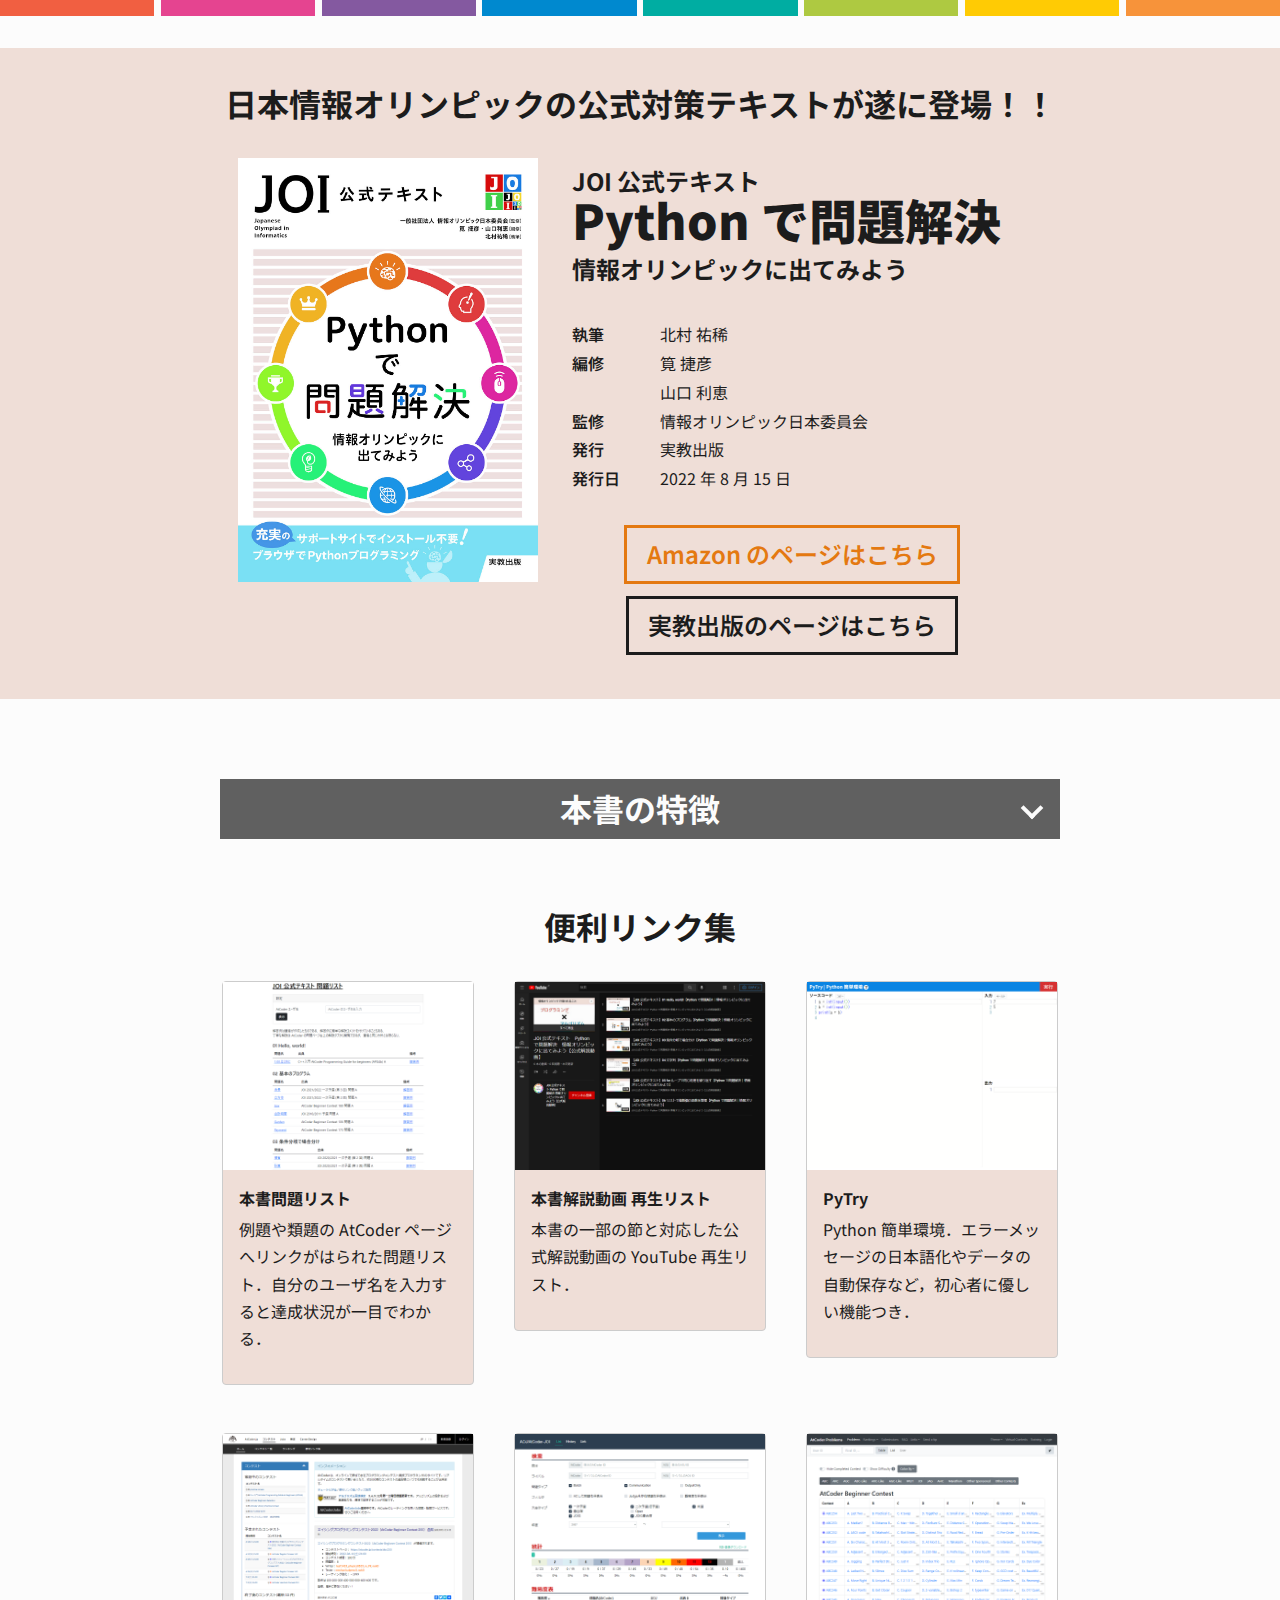
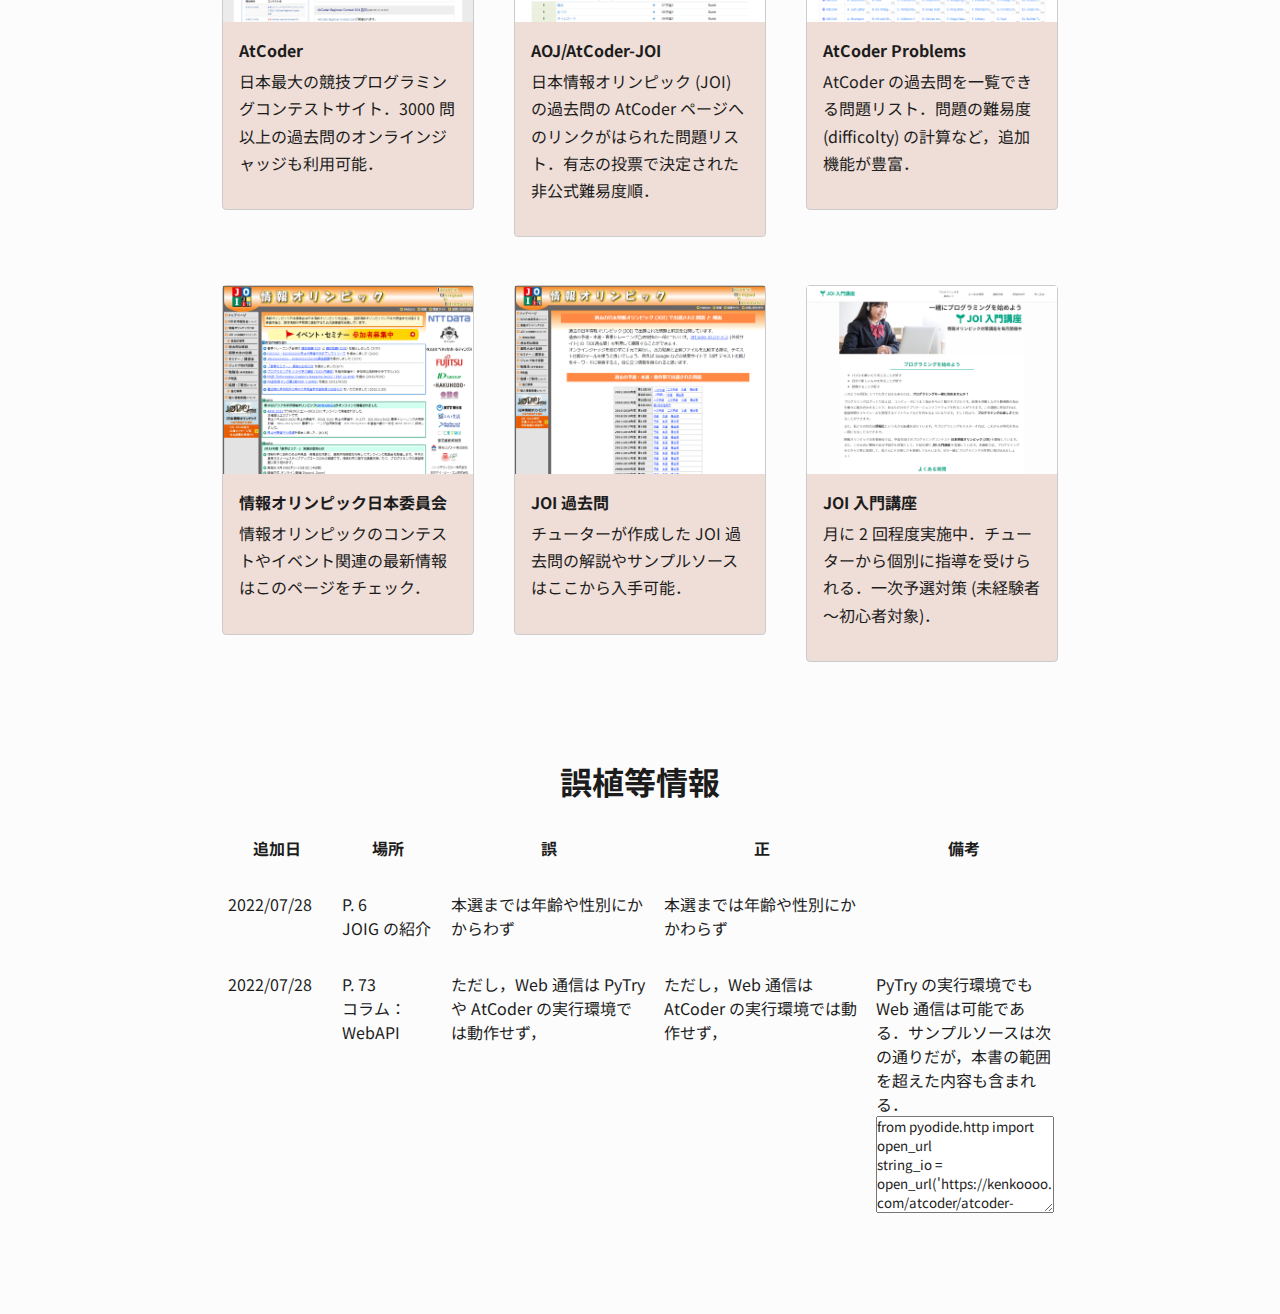
==== index.html @ 0a5005c3 "Format css" ====
<!doctype html>
<html lang="ja">

<head>
  <meta charset="utf-8">
  <meta name="viewport" content="width=device-width, initial-scale=1, shrink-to-fit=no">
  <link href="index.css" rel="stylesheet">
  <title>JOI 公式テキスト　Python で問題解決　情報オリンピックに出てみよう｜サポートページ</title>

  <meta name="description"
    content="日本情報オリンピックの公式対策テキストが遂に登場！！ Pythonプログラミングからアルゴリズムまでを扱う一冊．未経験から本選進出までの道筋を提示．豊富なサンプルソース．過去問の自動採点システム対応．">

  <meta property="og:url" content="https://pro-ktmr.github.io/joi-text/" />
  <meta property="og:type" content="article" />
  <meta property="og:title" content="JOI 公式テキスト　Python で問題解決　情報オリンピックに出てみよう" />
  <meta property="og:description"
    content="日本情報オリンピックの公式対策テキストが遂に登場！！ Pythonプログラミングからアルゴリズムまでを扱う一冊．未経験から本選進出までの道筋を提示．豊富なサンプルソース．過去問の自動採点システム対応．" />
  <meta property="og:image" content="https://pro-ktmr.github.io/joi-text/img/ogp.jpg" />
  <meta property="og:site_name" content="JOI 公式テキスト　Python で問題解決　情報オリンピックに出てみよう" />
  <meta name="twitter:card" content="summary" />
  <meta name="twitter:title" content="JOI 公式テキスト　Python で問題解決　情報オリンピックに出てみよう" />

  <!-- Global site tag (gtag.js) - Google Analytics -->
  <script async src="https://www.googletagmanager.com/gtag/js?id=G-0YCEGH6ERT"></script>
  <script>
    window.dataLayer = window.dataLayer || [];
    function gtag() { dataLayer.push(arguments); }
    gtag('js', new Date());
    gtag('config', 'G-0YCEGH6ERT');
  </script>
</head>

<body>
  <div class="colorful">
    <span style="background-color: #F15F41; margin-left: 0;"></span>
    <span style="background-color: #E54490;"></span>
    <span style="background-color: #8459A0;"></span>
    <span style="background-color: #0089CF;"></span>
    <span style="background-color: #00ADA2;"></span>
    <span style="background-color: #AEC941;"></span>
    <span style="background-color: #FFCB04;"></span>
    <span style="background-color: #F7933A; margin-right: 0;"></span>
  </div>
  <div class="top">
    <h2 class="book-copy">
      <span class="no-break">日本情報オリンピックの</span><span class="no-break">公式対策テキストが</span><span
        class="no-break">遂に登場！！</span>
    </h2>
    <div class="book">
      <div class="book-cover">
        <img src="img/cover.jpg" alt="JOI 公式テキスト　Python で問題解決　情報オリンピックに出てみよう　表紙" style="filter: saturate(80%);">
      </div>
      <div class="book-details">
        <h1>
          <span style="font-size: x-large;"><span class="no-break">JOI</span> <span
              class="no-break">公式テキスト</span></span><br />
          <span style="font-size: xxx-large; font-weight: 900;"><span class="no-break">Python で</span><span
              class="no-break">問題解決</span></span><br />
          <span style="font-size: x-large;"><span class="no-break">情報オリンピックに</span><span
              class="no-break">出てみよう</span></span><br />
        </h1>
        <dl>
          <dt>執筆</dt>
          <dd>北村 祐稀</dd>
          <dt>編修</dt>
          <dd>筧 捷彦 <br /> 山口 利恵</dd>
          <dt>監修</dt>
          <dd>情報オリンピック日本委員会</dd>
          <dt>発行</dt>
          <dd>実教出版</dd>
          <dt>発行日</dt>
          <dd>2022 年 8 月 15 日</dd>
        </dl>
        <a class="button amazon" href="https://amzn.to/3OlwBNF" target="_blank">
          Amazon のページはこちら
        </a>
        <a class="button" href="https://www.jikkyo.co.jp/book/detail/22510044" target="_blank">
          実教出版のページはこちら
        </a>
      </div>
    </div>
  </div>

  <div class="container accordion">
    <input id="accordion1" type="checkbox" class="toggle">
    <label class="title" for="accordion1">
      <h2>本書の特徴</h2>
    </label>
    <div class="content">
      <div class="inner">

        <div class="features">

          <h3 style="color: #E54490;">未経験から JOI 本選進出まで！</h3>
          <p>
            <em>プログラミングとは何か</em>から説明
          </p>
          <p>
            高難易度の問題を解くための<em>アルゴリズム (問題解決の手法)</em> も解説</p>
          <p>
            一冊で未経験から JOI 本選進出レベルまでを幅広く対策可能
          </p>

          <h3 style="color: #8459A0;">人気の Python を採用！</h3>
          <p>
            高等学校「情報Ⅰ」で使用されていることも多い <em>Python の文法をゼロから解説</em></p>
          <p>
            後半のアルゴリズムのサンプルソースもすべて Python</p>
          <p>
            つまり，<em>情報Ⅰの授業の延長線上で挑戦可能</em>
          </p>

          <h3 style="color: #0089CF;">豊富なサンプルソースを掲載！</h3>
          <p>
            構文だけ勉強してもプログラムはなかなか書けるようにならない</p>
          <p>
            だから，英文のイディオムに相当する<em>プログラミングの「表現」を数多く掲載</em></p>
          <p>
            それを真似していくことで<em>自力でプログラムが書けるように</em>
          </p>

          <h3 style="color: #00ADA2;">オンラインジャッジに完全対応！</h3>
          <p>
            全 121 問の例題・類題が<em>オンラインジャッジ</em>に対応</p>
          <p>
            インターネット上でソースコードを提出すると，数秒で<em>自動採点</em></p>
          <p>
            過去問を解いて自分の理解度を確かめながら学習可能
          </p>

          <h3 style="color: #AEC941;">難解なアルゴリズムを丁寧に図解！</h3>
          <p>
            ほぼすべてのアルゴリズムで解説に<em>図解</em>を活用</p>
          <p>
            アルゴリズムの原理がわかる</p>
          <p>
            <em>アルゴリズムを自分で設計できる</em>
          </p>

          <h3 style="color: #FFCB04;">情報オリンピックの傾向を反映！</h3>
          <p>
            筆者は<em>日本代表も務めた元トップ選手</em></p>
          <p>
            JOI の近年の出題傾向を押さえて差がつく分野を集中対策</p>
          <p>
            競技への取り組み方などの経験談も掲載
          </p>

          <h3 style="color: #F7933A;">正確さもわかりやすさも妥協しない！</h3>
          <p>
            <em>国際情報オリンピックのメダリストなど総勢 9 名</em>が内容を検証
          </p>
          <p>
            それに加えて<em>本書を実際に使った高校生からの指摘</em>も反映</p>
          <p>
            安心して手に取れる一冊
          </p>

        </div>

        <div class="toc">
          <h3><span>目次</span></h3>
          <h4>第 1 章 一次予選攻略 Python 入門編</h4>
          <ol>
            <li>Hello, world!</li>
            <li>基本のプログラム</li>
            <li>条件分岐で場合分け</li>
            <li>文字列</li>
            <li>for ループで同じ処理を繰り返す</li>
            <li>リストで複数個の変数を管理</li>
          </ol>
          <h4>第 2 章 一次予選攻略 過去問研究編</h4>
          <ol>
            <li>一次予選にバーチャル参加してみよう</li>
          </ol>
          <h4>第 3 章 二次予選攻略 Python 発展編</h4>
          <ol>
            <li>while ループで複雑な繰り返し条件を扱う</li>
            <li>多重ループ</li>
            <li>多次元リスト</li>
            <li>組み込み関数：よく使う表現をスッキリ書く</li>
            <li>ソート関数で並び替え</li>
            <li>関数の定義：関数を自作してみよう</li>
            <li>再帰関数</li>
            <li>抽象データ型：データと操作をまとめる</li>
            <li>ビット演算：「有る」と「無い」の世界</li>
            <li>その他の Python の機能など</li>
          </ol>
          <h4>第 4 章 二次予選攻略 アルゴリズム編</h4>
          <ol>
            <li>アルゴリズムとは</li>
            <li>ソート：目標は同じでも方法はそれぞれ</li>
            <li>全探索：候補はこれだけで十分</li>
            <li>累積和：前計算を活用して和を一瞬で求める</li>
            <li>二分探索Ⅰ：ソート済みリストから要素を探す</li>
            <li>二分探索Ⅱ：判定問題に変換して答えを二分探索</li>
            <li>貪欲法：最高の今を生きる，最高の未来のために</li>
            <li>動的計画法Ⅰ：前の方からコツコツと</li>
            <li>動的計画法Ⅱ：時系列 + α の状態を持つ</li>
            <li>動的計画法Ⅲ：様々なパターンにチャレンジ</li>
          </ol>
          <h4>第 5 章 二次予選攻略 グラフ編</h4>
          <ol>
            <li>グラフとは</li>
            <li>深さ優先探索：再帰関数で猪突猛進</li>
            <li>幅優先探索：キューでじわじわ</li>
            <li>ダイクストラ法：最短距離はこれで一発</li>
            <li>Union-Find：初めてのクラス作成</li>
          </ol>
          <h4>第 6 章 二次予選攻略 過去問研究編</h4>
          <ol>
            <li>二次予選攻略！ 重要問題リスト</li>
            <li>フェーン現象</li>
            <li>飴 2</li>
            <li>美術展</li>
            <li>ペンキの色</li>
          </ol>
        </div>

      </div>
    </div>
  </div>

  <h2>便利リンク集</h2>
  <div class="cards">
    <a href="list.html" target="_blank" class="card">
      <div class="card-img">
        <img src="img/list.png" alt="本書問題リストのスクリーンショット">
      </div>
      <div class="card-title">
        本書問題リスト
      </div>
      <div class="card-body">
        例題や類題の AtCoder ページへリンクがはられた問題リスト．自分のユーザ名を入力すると達成状況が一目でわかる．
      </div>
    </a>
    <a href="https://www.youtube.com/playlist?list=PLLGAP7yC96VH9djJcpmPz3JPplcxg9t2k" target="_blank" class="card">
      <div class="card-img">
        <img src="img/youtube.png" alt="YouTube 再生リストのスクリーンショット">
      </div>
      <div class="card-title">
        本書解説動画 再生リスト
      </div>
      <div class="card-body">
        本書の一部の節と対応した公式解説動画の YouTube 再生リスト．
      </div>
    </a>
    <a href="https://pro-ktmr.github.io/pytry/" target="_blank" class="card">
      <div class="card-img">
        <img src="img/pytry.png" alt="PyTry のスクリーンショット">
      </div>
      <div class="card-title">
        PyTry
      </div>
      <div class="card-body">
        Python 簡単環境．エラーメッセージの日本語化やデータの自動保存など，初心者に優しい機能つき．
      </div>
    </a>
    <a href="https://atcoder.jp/home" target="_blank" class="card">
      <div class="card-img">
        <img src="img/atcoder.png" alt="AtCoder のスクリーンショット">
      </div>
      <div class="card-title">
        AtCoder
      </div>
      <div class="card-body">
        日本最大の競技プログラミングコンテストサイト．3000 問以上の過去問のオンラインジャッジも利用可能．
      </div>
    </a>
    <a href="https://joi.goodbaton.com/" target="_blank" class="card">
      <div class="card-img">
        <img src="img/aoj_atcoder_joi.png" alt="AOJ/AtCoder-JOI のスクリーンショット">
      </div>
      <div class="card-title">
        AOJ/AtCoder-JOI
      </div>
      <div class="card-body">
        日本情報オリンピック (JOI) の過去問の AtCoder ページへのリンクがはられた問題リスト．有志の投票で決定された非公式難易度順．
      </div>
    </a>
    <a href="https://kenkoooo.com/atcoder/#/table/" target="_blank" class="card">
      <div class="card-img">
        <img src="img/atcoder_problems.png" alt="AtCoder Problems のスクリーンショット">
      </div>
      <div class="card-title">
        AtCoder Problems
      </div>
      <div class="card-body">
        AtCoder の過去問を一覧できる問題リスト．問題の難易度 (difficolty) の計算など，追加機能が豊富．
      </div>
    </a>
    <a href="https://www.ioi-jp.org/" target="_blank" class="card">
      <div class="card-img">
        <img src="img/jcioi.png" alt="情報オリンピック日本委員会 Web サイトのスクリーンショット">
      </div>
      <div class="card-title">
        情報オリンピック日本委員会
      </div>
      <div class="card-body">
        情報オリンピックのコンテストやイベント関連の最新情報はこのページをチェック．
      </div>
    </a>
    <a href="https://www.ioi-jp.org/problem_archive.php" target="_blank" class="card">
      <div class="card-img">
        <img src="img/past_problems.png" alt="JOI 過去問のスクリーンショット">
      </div>
      <div class="card-title">
        JOI 過去問
      </div>
      <div class="card-body">
        チューターが作成した JOI 過去問の解説やサンプルソースはここから入手可能．
      </div>
    </a>
    <a href="https://www.ioi-jp.org/intro/" target="_blank" class="card">
      <div class="card-img">
        <img src="img/intro.png" alt="JOI 入門講座のスクリーンショット">
      </div>
      <div class="card-title">
        JOI 入門講座
      </div>
      <div class="card-body">
        月に 2 回程度実施中．チューターから個別に指導を受けられる．一次予選対策 (未経験者～初心者対象)．
      </div>
    </a>
  </div>

  <h2>誤植等情報</h2>
  <div class="container overflow-scroll-x">
    <table>
      <thead>
        <tr>
          <th style="width: 100px;">追加日</th>
          <th style="width: 100px;">場所</th>
          <th style="width: 220px;">誤</th>
          <th style="width: 220px;">正</th>
          <th style="width: 200px;">備考</th>
        </tr>
      </thead>
      <tbody>
        <tr>
          <td>2022/07/28</td>
          <td>P. 6<br />JOIG の紹介</td>
          <td>本選までは年齢や性別にかからわず</td>
          <td>本選までは年齢や性別にかかわらず</td>
          <td></td>
        </tr>
        <tr>
          <td>2022/07/28</td>
          <td>P. 73<br />コラム：WebAPI</td>
          <td>ただし，Web 通信は PyTry や AtCoder の実行環境では動作せず，</td>
          <td>ただし，Web 通信は AtCoder の実行環境では動作せず，</td>
          <td>PyTry の実行環境でも Web 通信は可能である．サンプルソースは次の通りだが，本書の範囲を超えた内容も含まれる．<br /><textarea style="width: 100%;" rows="5">from pyodide.http import open_url
string_io = open_url('https://kenkoooo.com/atcoder/atcoder-api/v3/user/submissions?from_second=0&user=Pro_ktmr')
print(string_io.read())</textarea>
          </td>
        </tr>
      </tbody>
    </table>
  </div>

</body>

</html>
---- index.css ----
@import url("https://fonts.googleapis.com/css2?family=Noto+Sans+JP:wght@100;300;400;500;700;900&display=swap");
@import url("https://fonts.googleapis.com/css2?family=Bilbo+Swash+Caps&display=swap");

* {
  font-family: "Noto Sans JP", sans-serif;
  margin: 0;
  padding: 0;
  color: #1c1c1c;
}

dl {
  display: flex;
  flex-wrap: wrap;
  margin: 2em 0;
  line-height: 180%;
}

dl dt {
  width: 20%;
  font-weight: 600;
}

dl dd {
  width: 80%;
}

.overflow-scroll-x {
  display: block;
  overflow-x: scroll;
  -webkit-overflow-scrolling: touch;
}

table {
  width: 840px;
  border-spacing: 0;
}

th,
td {
  vertical-align: top;
  padding: 1em 0.5em;
}

td {
  text-align: left;
}

a.button {
  display: block;
  margin: 0 auto 0.5em auto;
  padding: 0.6em 0.8em;
  width: fit-content;
  text-align: center;
  color: #1c1c1c;
  text-decoration: none;
  font-weight: 600;
  font-size: x-large;
  line-height: 100%;
  border: 0.15em solid #1c1c1c;
}

a.button:hover {
  background-color: #1c1c1c;
  color: #fcfcfc;
}

a.button:hover span {
  color: #fcfcfc;
}

a.amazon {
  color: #e47911;
  border: 0.15em solid #e47911;
}

a.amazon:hover {
  background-color: #e47911;
}

span.no-break {
  display: inline-block;
}

h2 {
  text-align: center;
  font-size: xx-large;
  font-weight: 700;
  margin-top: 2em;
}

html {
  width: 100%;
}

body {
  width: 100%;
  background-color: #fcfcfc;
  padding-bottom: 4em;
}

.colorful {
  height: 1em;
  display: -webkit-flex;
  display: flex;
}

.colorful span {
  width: 12.5%;
  height: 100%;
  margin: 0 0.2em;
}

.top {
  text-align: center;
  margin: 2em 0 5em 0;
  padding: 2em 0;
  background-color: #efded7;
}

.top .book-copy {
  font-size: xx-large;
  font-weight: 700;
  padding: 0 1em;
  margin: 0;
}

.top .book {
  margin-top: 2em;
}

.top .book-cover {
  display: inline-block;
  width: fit-content;
}

.top .book-cover img {
  width: 300px;
  max-width: 100%;
}

.top .book-details {
  text-align: left;
  vertical-align: top;
  display: inline-block;
  padding: 0 30px;
  width: fit-content;
  max-width: 440px;
}

.top .book-details h1 {
  font-weight: 700;
  line-height: 120%;
  margin-bottom: 1em;
}

.container {
  max-width: 840px;
  margin: 1em auto;
}

.accordion .toggle {
  display: none;
}

.accordion .title h2 {
  color: #fcfcfc;
  background-color: #606060;
  padding: 0.2em 0;
  margin-top: 0;
}

.accordion .title h2 {
  cursor: pointer;
  position: relative;
}

.accordion .title h2::after {
  display: block;
  content: "";
  width: 12px;
  height: 12px;
  border-top: 4px solid #fcfcfc;
  border-right: 4px solid #fcfcfc;
  position: absolute;
  top: 50%;
  right: 20px;
  -webkit-transform: translateY(-50%) rotate(135deg);
  transform: translateY(-50%) rotate(135deg);
}

.accordion .toggle:checked + .title h2::after {
  -webkit-transform: translateY(-50%) rotate(-45deg);
  transform: translateY(-50%) rotate(-45deg);
}

.accordion .content {
  max-height: 0;
  overflow: hidden;
  border: #606060 2px solid;
  border-top: none;
  -webkit-transition: max-height 1s ease;
  transition: max-height 1s ease;
}

.accordion .toggle:checked + .title + .content {
  max-height: 5500px;
  border-top: #606060 2px solid;
  -webkit-transition: max-height 1s ease;
  transition: max-height 1s ease;
}

.accordion .content .inner {
  margin: 4em;
}

@media (max-width: 800px) {
  .accordion .content .inner {
    margin: 2em 1em;
  }
}

.features {
  counter-reset: feature-counter;
  margin-bottom: 6em;
}

.features h3:before {
  display: inline-block;
  counter-increment: feature-counter;
  content: counter(feature-counter);
  font-family: "Bilbo Swash Caps", cursive;
  font-size: 200%;
  width: 1.2em;
}

.features h3 {
  font-size: x-large;
  margin-top: 1.5em;
  margin-bottom: 1em;
  padding: 0 0.2em;
  border-bottom: 0.1em solid;
  line-height: 34px;
  width: -webkit-fit-content;
  width: fit-content;
}

.features p {
  padding: 0 1em;
  margin-bottom: 0.5em;
  font-size: large;
}

.features p em {
  font-style: normal;
  background: linear-gradient(transparent 60%, #efded7 60%);
}

.toc {
  position: relative;
  counter-reset: toc-counter;
}

.toc h3 {
  position: relative;
  font-size: x-large;
  text-align: center;
}

.toc h3:before {
  position: absolute;
  top: calc(50% - 1px);
  left: 0;
  width: 100%;
  height: 2px;
  content: "";
  background: #1c1c1c;
}

.toc h3 span {
  position: relative;
  background-color: #fcfcfc;
  padding: 0 2em;
}

.toc h4 {
  margin-top: 1em;
  margin-bottom: 0.4em;
  font-size: larger;
  border-left: #1c1c1c 0.8em solid;
  padding: 0.2em 0 0.2em 0.8em;
}

.toc ol {
  list-style-type: none;
  padding-left: 1.5em;
}

.toc ol li {
  line-height: 190%;
  margin: 0.5em 0;
}

.toc ol li:before {
  display: inline-block;
  height: 1.8em;
  width: 1.8em;
  text-align: center;
  vertical-align: top;
  counter-increment: toc-counter;
  content: counter(toc-counter, decimal-leading-zero);
  margin-right: 0.8em;
  color: #fcfcfc;
  background-color: #606060;
  border-radius: 50%;
}

.cards {
  max-width: 876px;
  margin: 2em auto;
  padding: 0 1em;
  display: flex;
  flex-wrap: wrap;
  justify-content: center;
  row-gap: 1em;
}

.card {
  max-width: 250px;
  margin: 0 20px;
  margin-bottom: 2em;
  border: 1px solid #cccccc;
  border-radius: 4px;
  color: #1c1c1c;
  text-decoration: none;
  background-color: #efded7;
  height: fit-content;
}

.card:hover {
  opacity: 0.6;
}

.card-img {
  width: 250px;
  height: 187.5px;
  background-color: #fcfcfc;
  margin-bottom: 0.6em;
}

.card-img img {
  width: 250px;
  height: 187.5px;
}

.card-title {
  font-weight: 700;
  padding: 0.4em 1em;
}

.card-body {
  padding: 0 1em;
  padding-bottom: 2em;
  line-height: 170%;
}
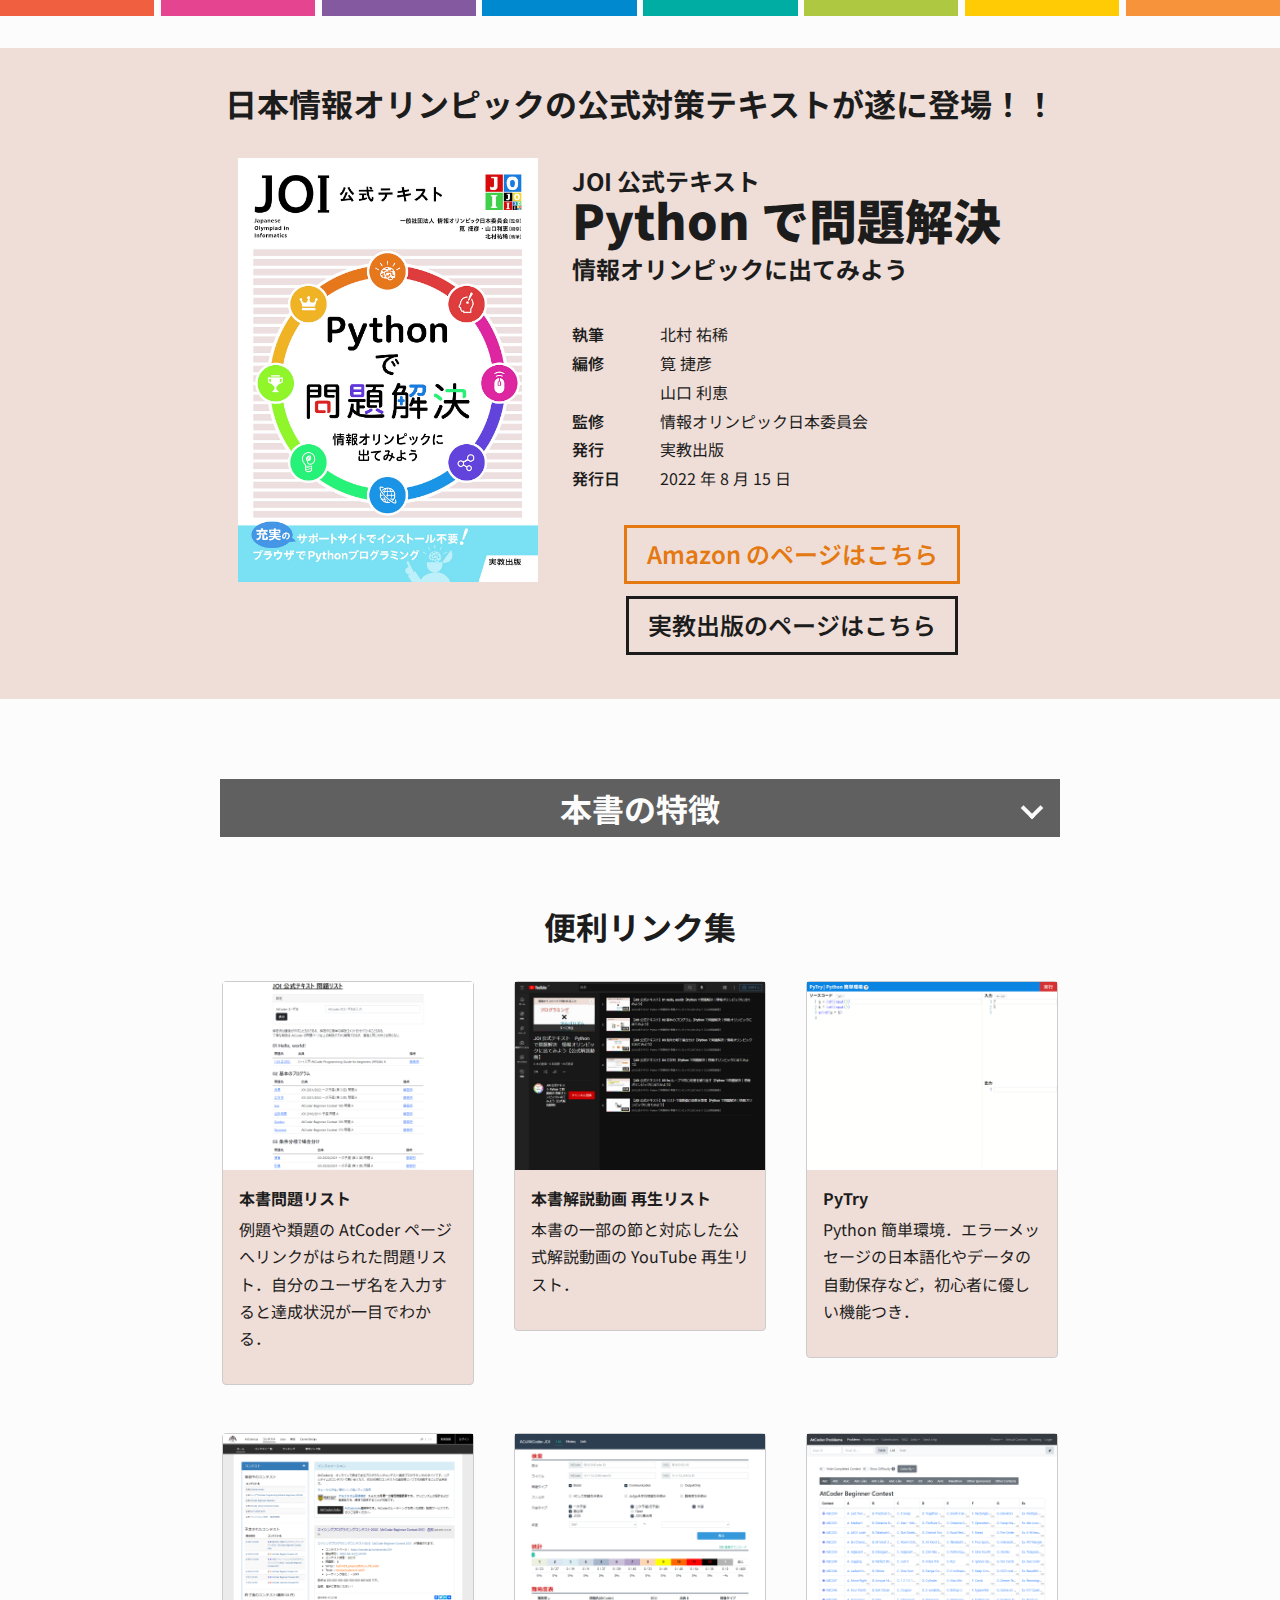
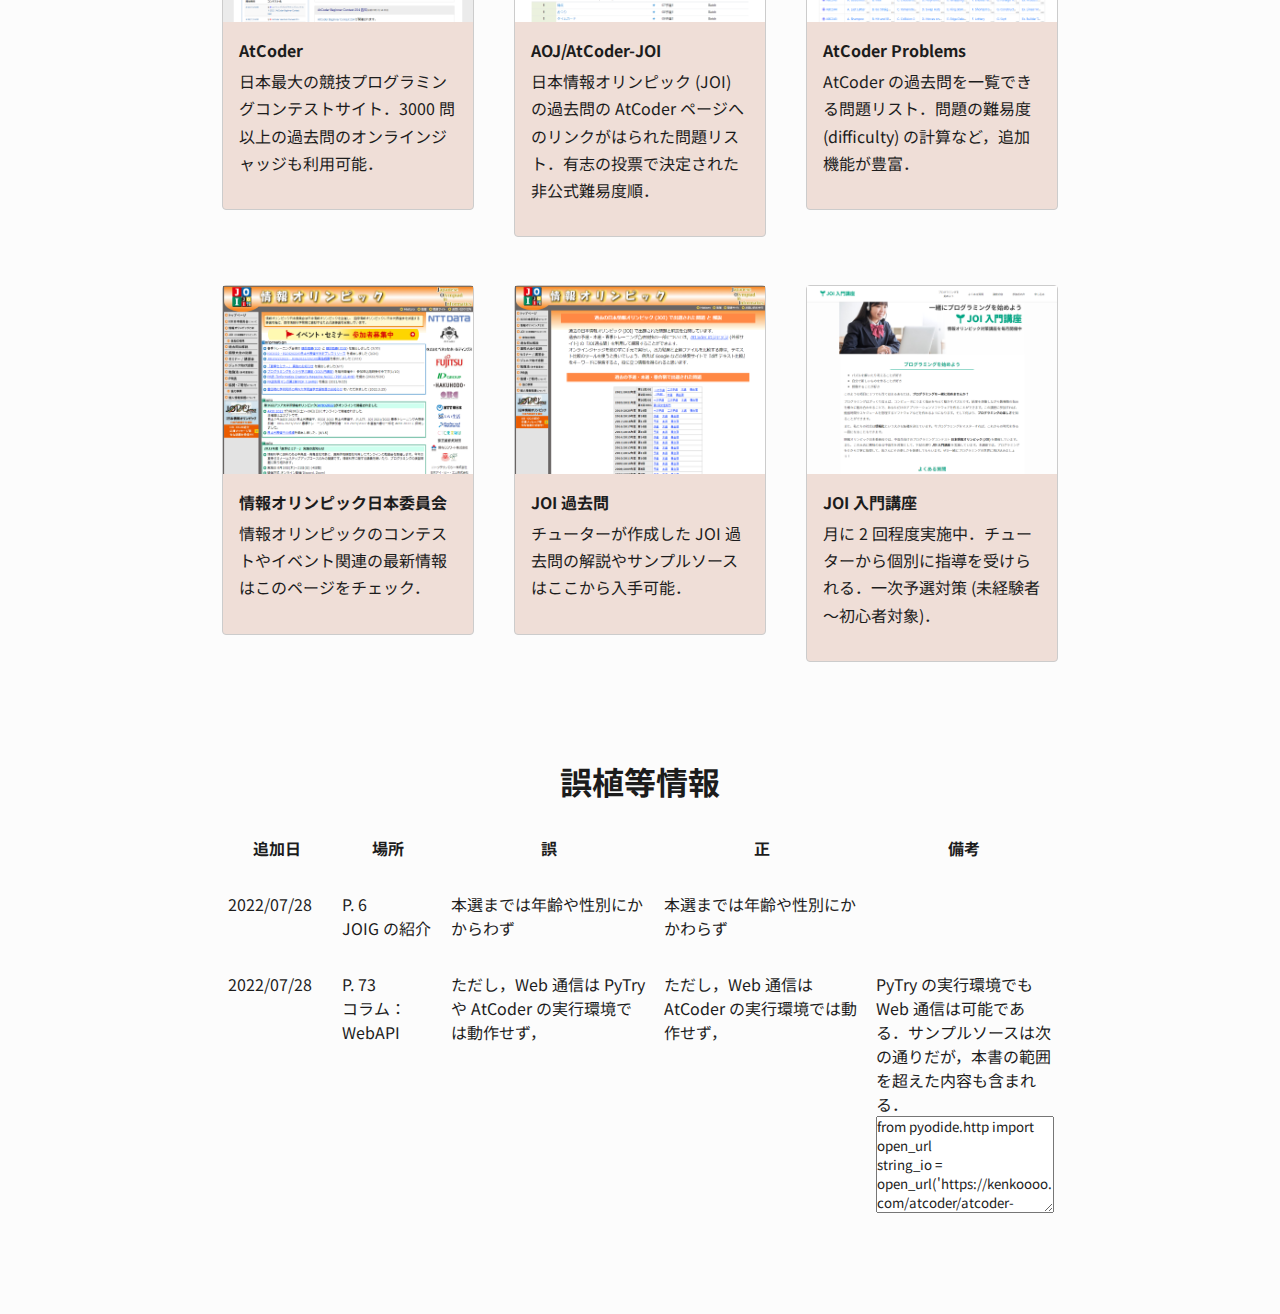
==== commit df63041f: "Fix typo" ====
--- a/index.html
+++ b/index.html
@@ -286,7 +286,7 @@
         AtCoder Problems
       </div>
       <div class="card-body">
-        AtCoder の過去問を一覧できる問題リスト．問題の難易度 (difficolty) の計算など，追加機能が豊富．
+        AtCoder の過去問を一覧できる問題リスト．問題の難易度 (difficulty) の計算など，追加機能が豊富．
       </div>
     </a>
     <a href="https://www.ioi-jp.org/" target="_blank" class="card">
--- a/index.css
+++ b/index.css
@@ -194,6 +194,8 @@
 }
 
 .accordion .content {
+  position: relative;
+  top: -2px;
   max-height: 0;
   overflow: hidden;
   border: #606060 2px solid;
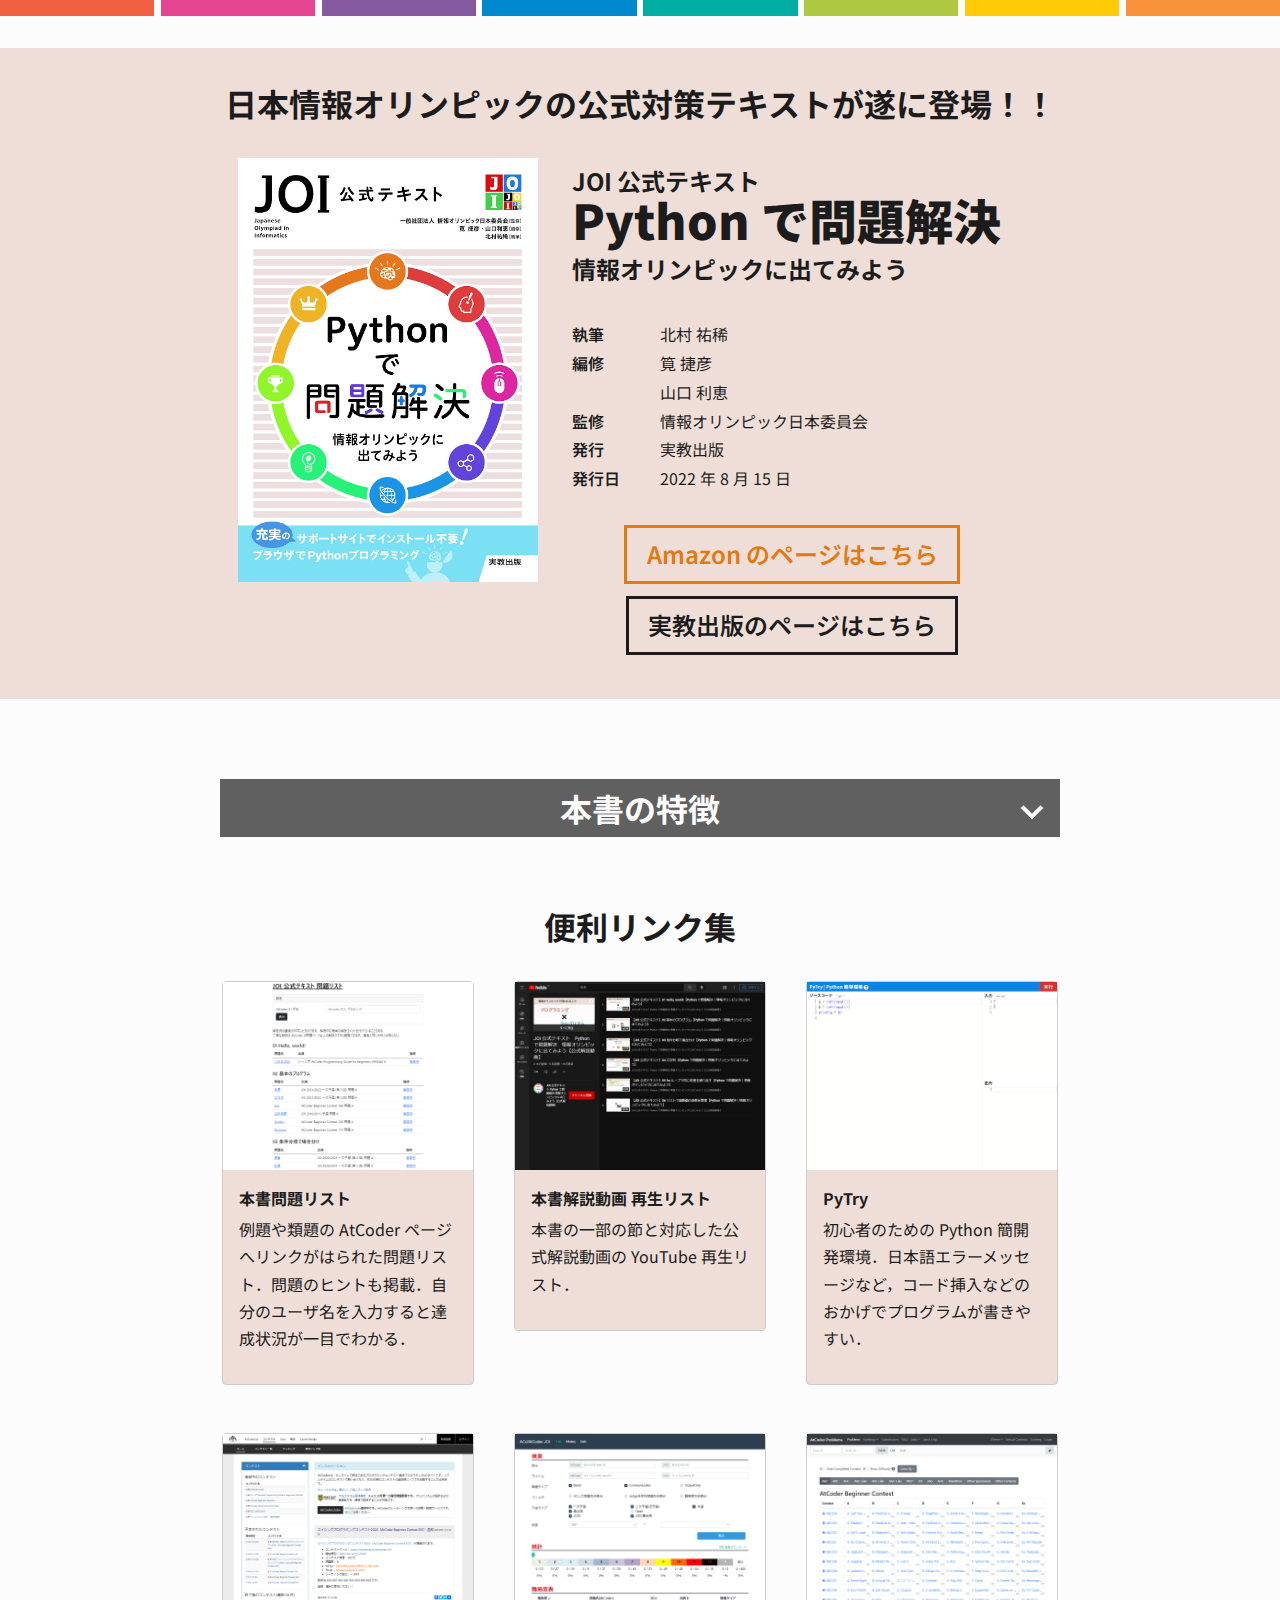
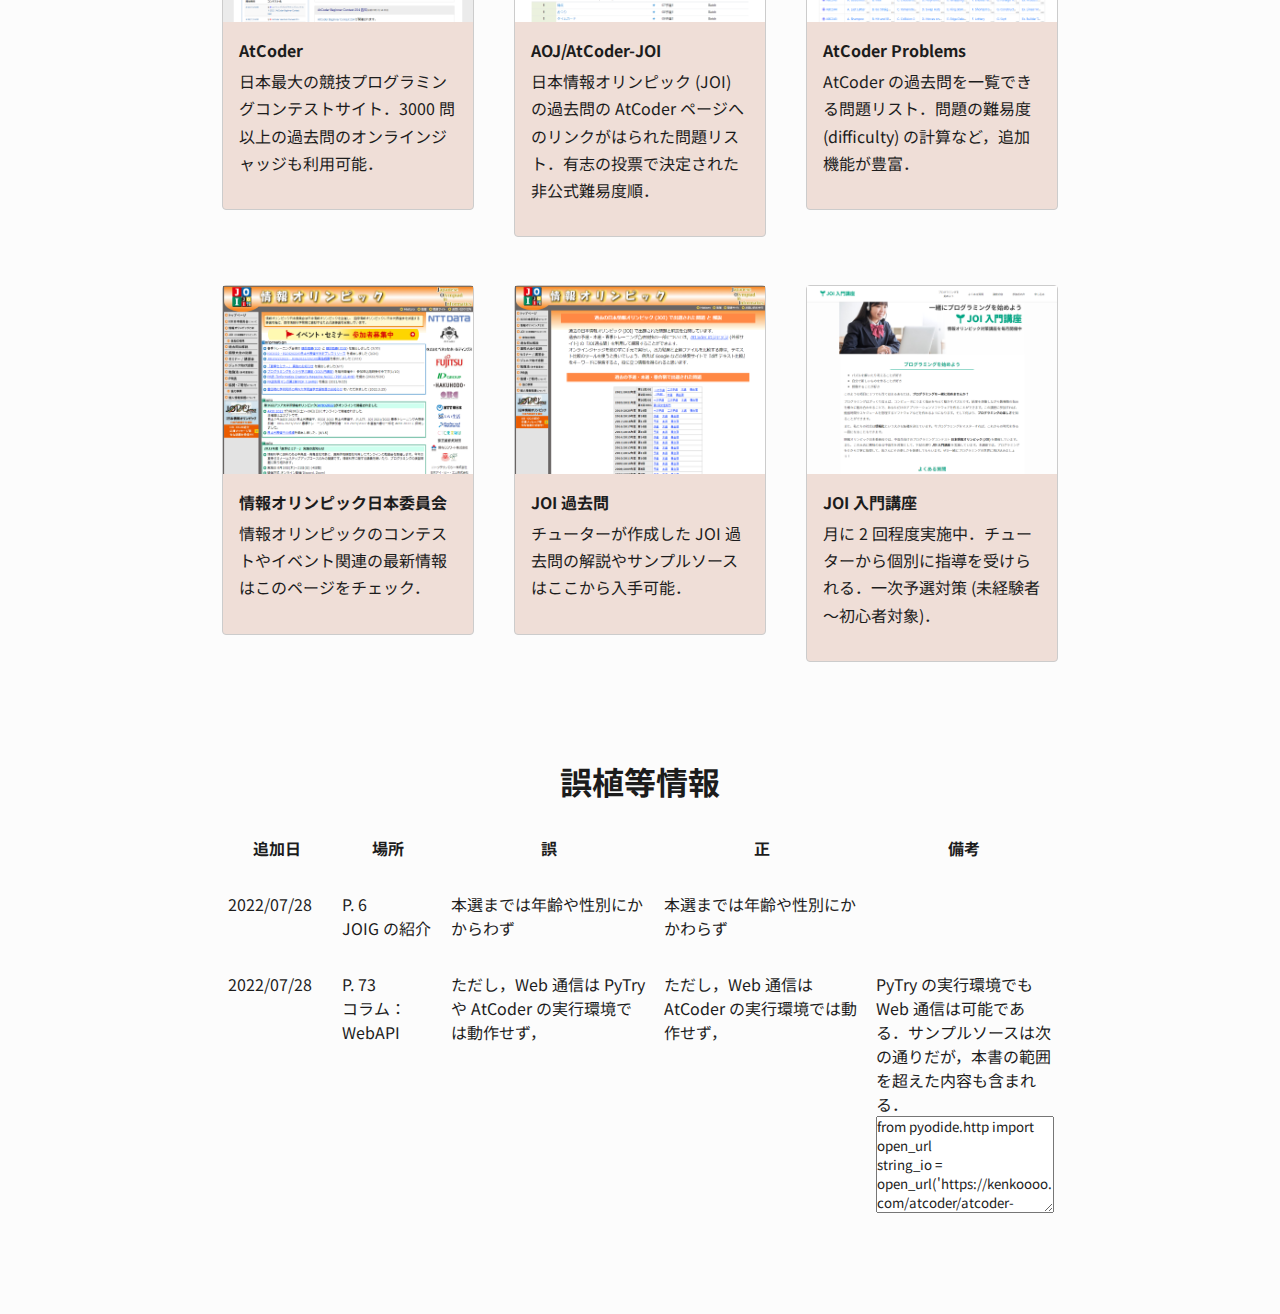
==== commit b7099ce7: "Update description" ====
--- a/index.html
+++ b/index.html
@@ -7,14 +7,12 @@
   <link href="index.css" rel="stylesheet">
   <title>JOI 公式テキスト　Python で問題解決　情報オリンピックに出てみよう｜サポートページ</title>
 
-  <meta name="description"
-    content="日本情報オリンピックの公式対策テキストが遂に登場！！ Pythonプログラミングからアルゴリズムまでを扱う一冊．未経験から本選進出までの道筋を提示．豊富なサンプルソース．過去問の自動採点システム対応．">
+  <meta name="description" content="日本情報オリンピックの公式対策テキストが遂に登場！！ Pythonプログラミングからアルゴリズムまでを扱う一冊．未経験から本選進出までの道筋を提示．豊富なサンプルソース．過去問の自動採点システム対応．">
 
   <meta property="og:url" content="https://pro-ktmr.github.io/joi-text/" />
   <meta property="og:type" content="article" />
   <meta property="og:title" content="JOI 公式テキスト　Python で問題解決　情報オリンピックに出てみよう" />
-  <meta property="og:description"
-    content="日本情報オリンピックの公式対策テキストが遂に登場！！ Pythonプログラミングからアルゴリズムまでを扱う一冊．未経験から本選進出までの道筋を提示．豊富なサンプルソース．過去問の自動採点システム対応．" />
+  <meta property="og:description" content="日本情報オリンピックの公式対策テキストが遂に登場！！ Pythonプログラミングからアルゴリズムまでを扱う一冊．未経験から本選進出までの道筋を提示．豊富なサンプルソース．過去問の自動採点システム対応．" />
   <meta property="og:image" content="https://pro-ktmr.github.io/joi-text/img/ogp.jpg" />
   <meta property="og:site_name" content="JOI 公式テキスト　Python で問題解決　情報オリンピックに出てみよう" />
   <meta name="twitter:card" content="summary" />
@@ -43,8 +41,7 @@
   </div>
   <div class="top">
     <h2 class="book-copy">
-      <span class="no-break">日本情報オリンピックの</span><span class="no-break">公式対策テキストが</span><span
-        class="no-break">遂に登場！！</span>
+      <span class="no-break">日本情報オリンピックの</span><span class="no-break">公式対策テキストが</span><span class="no-break">遂に登場！！</span>
     </h2>
     <div class="book">
       <div class="book-cover">
@@ -52,12 +49,9 @@
       </div>
       <div class="book-details">
         <h1>
-          <span style="font-size: x-large;"><span class="no-break">JOI</span> <span
-              class="no-break">公式テキスト</span></span><br />
-          <span style="font-size: xxx-large; font-weight: 900;"><span class="no-break">Python で</span><span
-              class="no-break">問題解決</span></span><br />
-          <span style="font-size: x-large;"><span class="no-break">情報オリンピックに</span><span
-              class="no-break">出てみよう</span></span><br />
+          <span style="font-size: x-large;"><span class="no-break">JOI</span> <span class="no-break">公式テキスト</span></span><br />
+          <span style="font-size: xxx-large; font-weight: 900;"><span class="no-break">Python で</span><span class="no-break">問題解決</span></span><br />
+          <span style="font-size: x-large;"><span class="no-break">情報オリンピックに</span><span class="no-break">出てみよう</span></span><br />
         </h1>
         <dl>
           <dt>執筆</dt>
@@ -231,7 +225,7 @@
         本書問題リスト
       </div>
       <div class="card-body">
-        例題や類題の AtCoder ページへリンクがはられた問題リスト．自分のユーザ名を入力すると達成状況が一目でわかる．
+        例題や類題の AtCoder ページへリンクがはられた問題リスト．問題のヒントも掲載．自分のユーザ名を入力すると達成状況が一目でわかる．
       </div>
     </a>
     <a href="https://www.youtube.com/playlist?list=PLLGAP7yC96VH9djJcpmPz3JPplcxg9t2k" target="_blank" class="card">
@@ -253,7 +247,7 @@
         PyTry
       </div>
       <div class="card-body">
-        Python 簡単環境．エラーメッセージの日本語化やデータの自動保存など，初心者に優しい機能つき．
+        初心者のための Python 簡開発環境．日本語エラーメッセージなど，コード挿入などのおかげでプログラムが書きやすい．
       </div>
     </a>
     <a href="https://atcoder.jp/home" target="_blank" class="card">
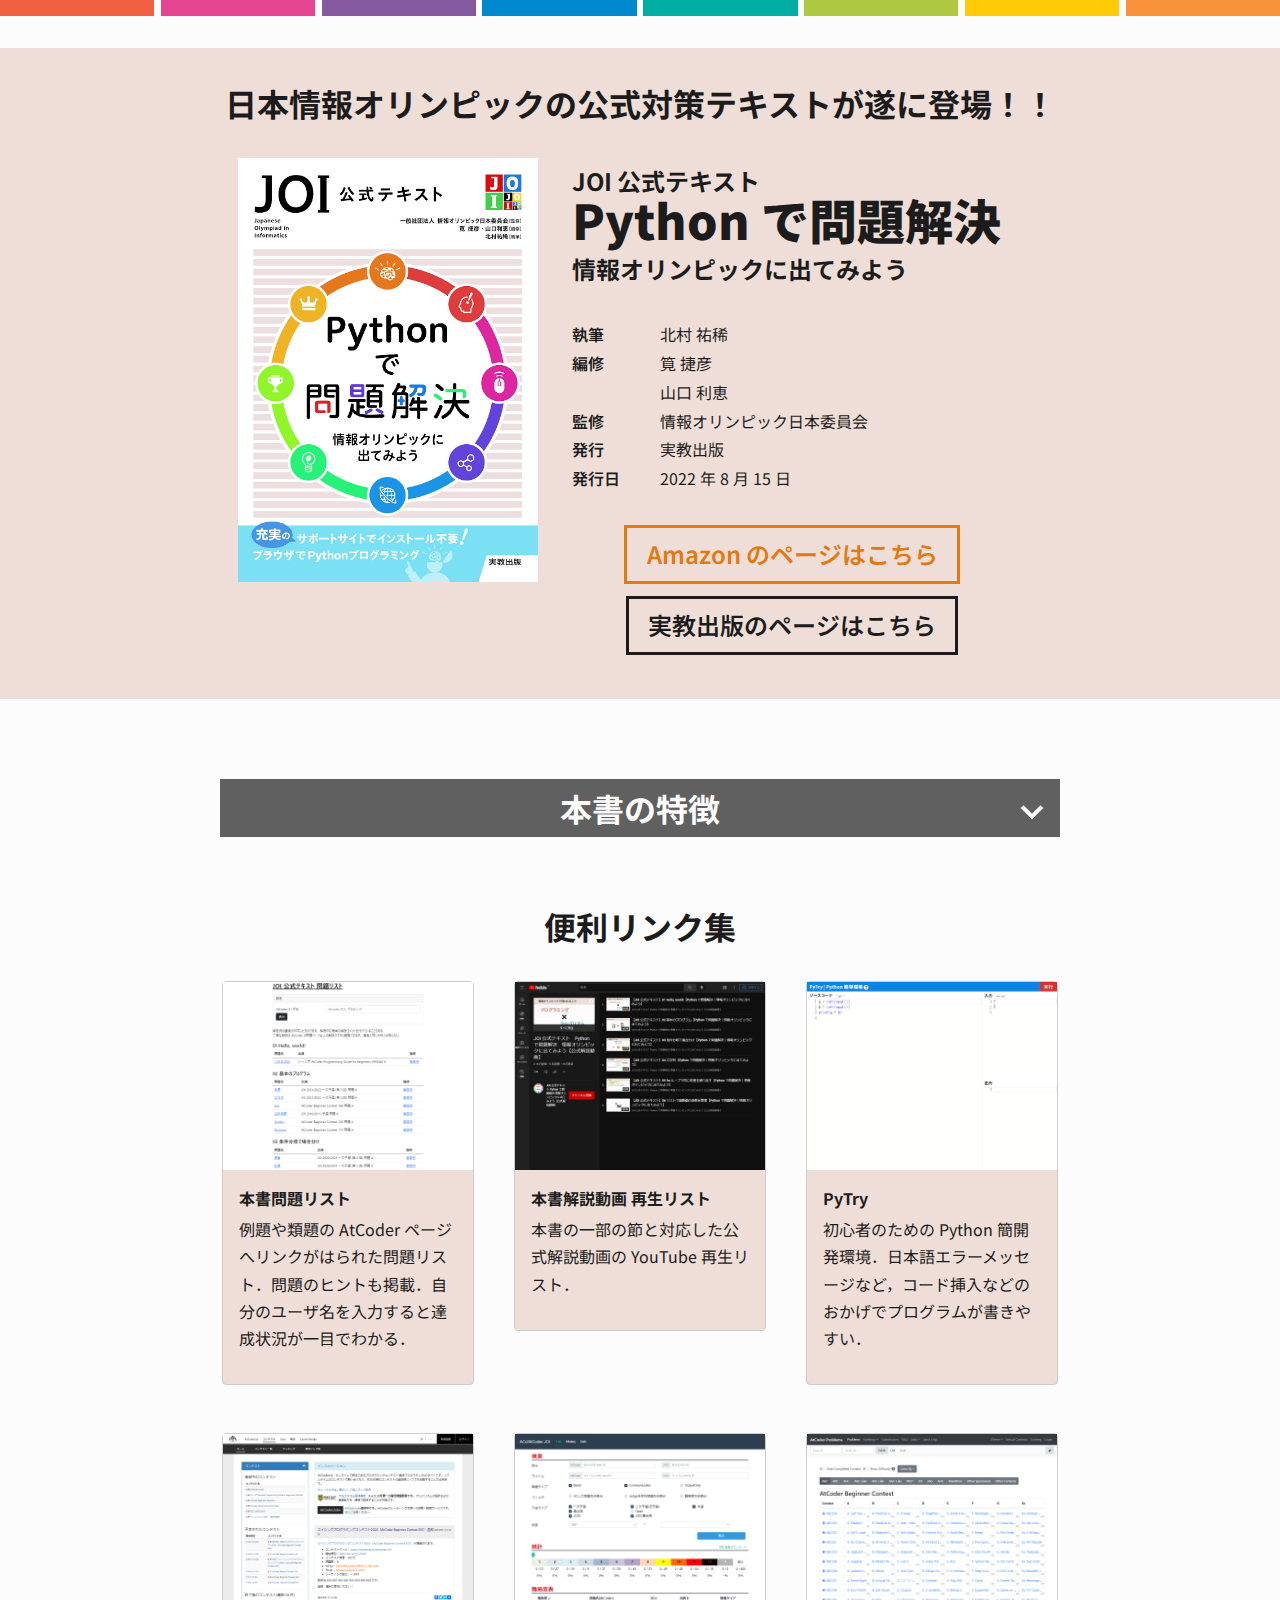
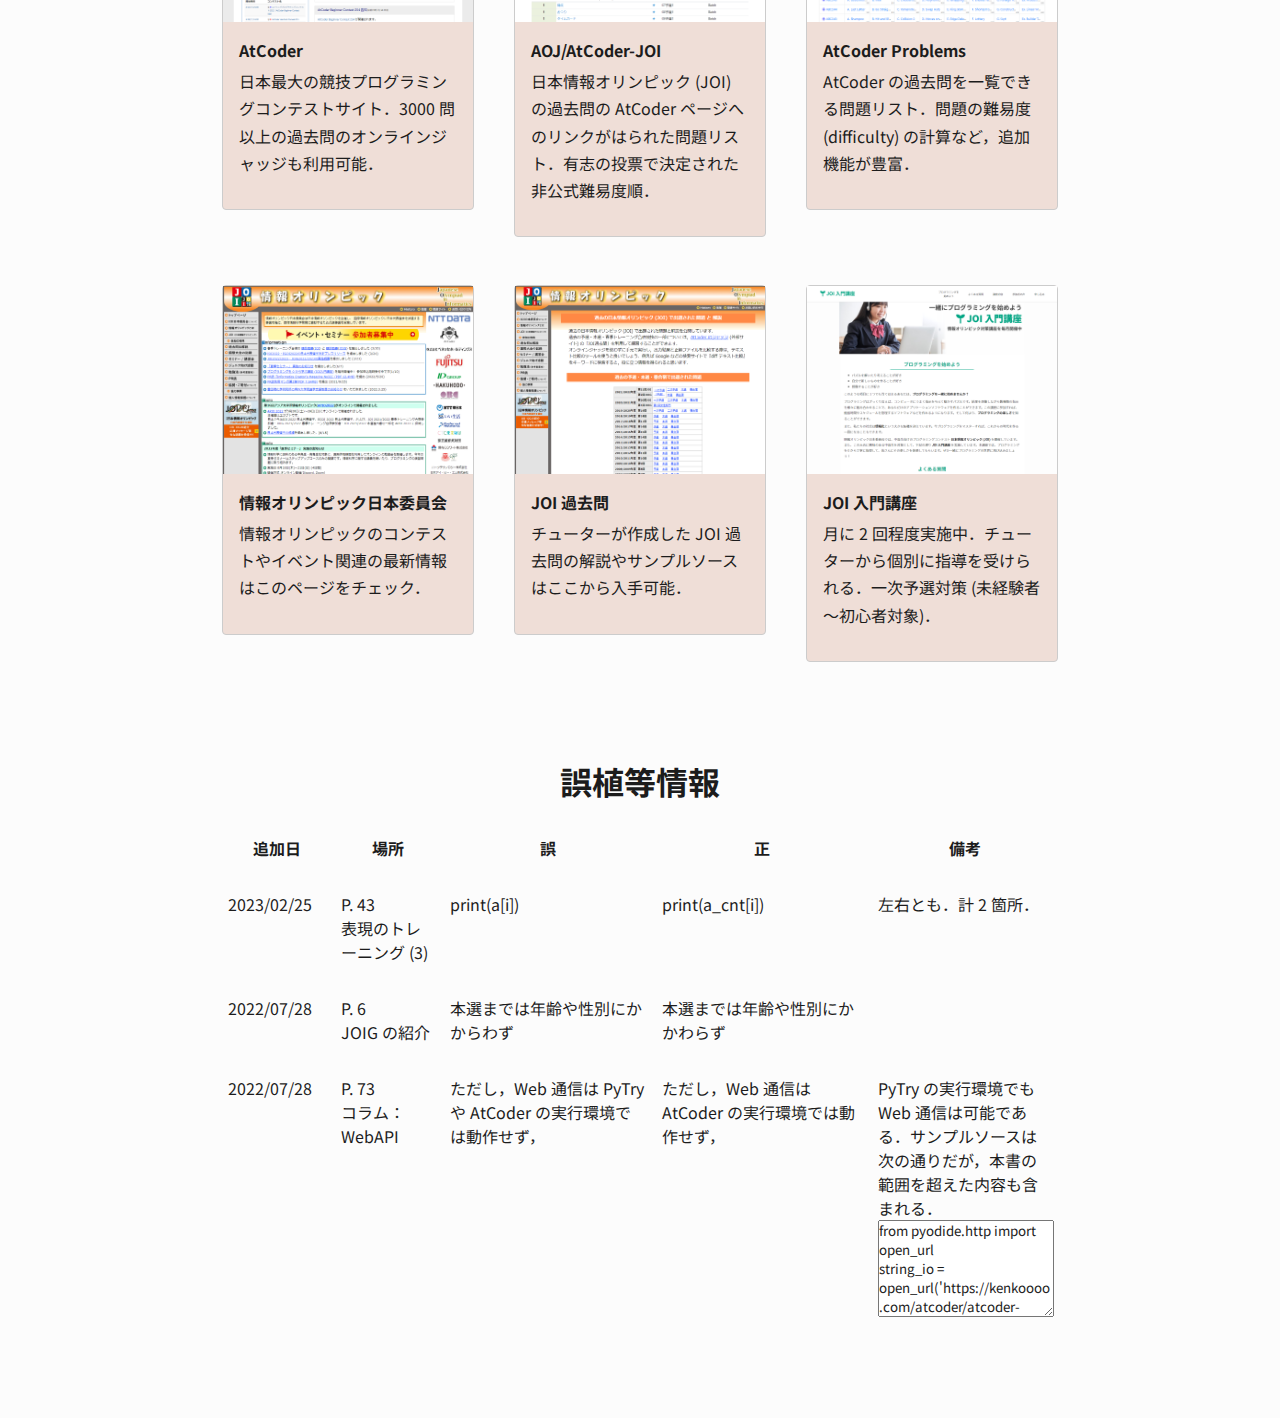
==== commit f408a83d: "Add misprint" ====
--- a/index.html
+++ b/index.html
@@ -332,6 +332,17 @@
       </thead>
       <tbody>
         <tr>
+          <td>2023/02/25</td>
+          <td>P. 43<br />表現のトレーニング (3)</td>
+          <td>
+            print(a[i])
+          </td>
+          <td>
+            print(a_cnt[i])
+          </td>
+          <td>左右とも．計 2 箇所．</td>
+        </tr>
+        <tr>
           <td>2022/07/28</td>
           <td>P. 6<br />JOIG の紹介</td>
           <td>本選までは年齢や性別にかからわず</td>
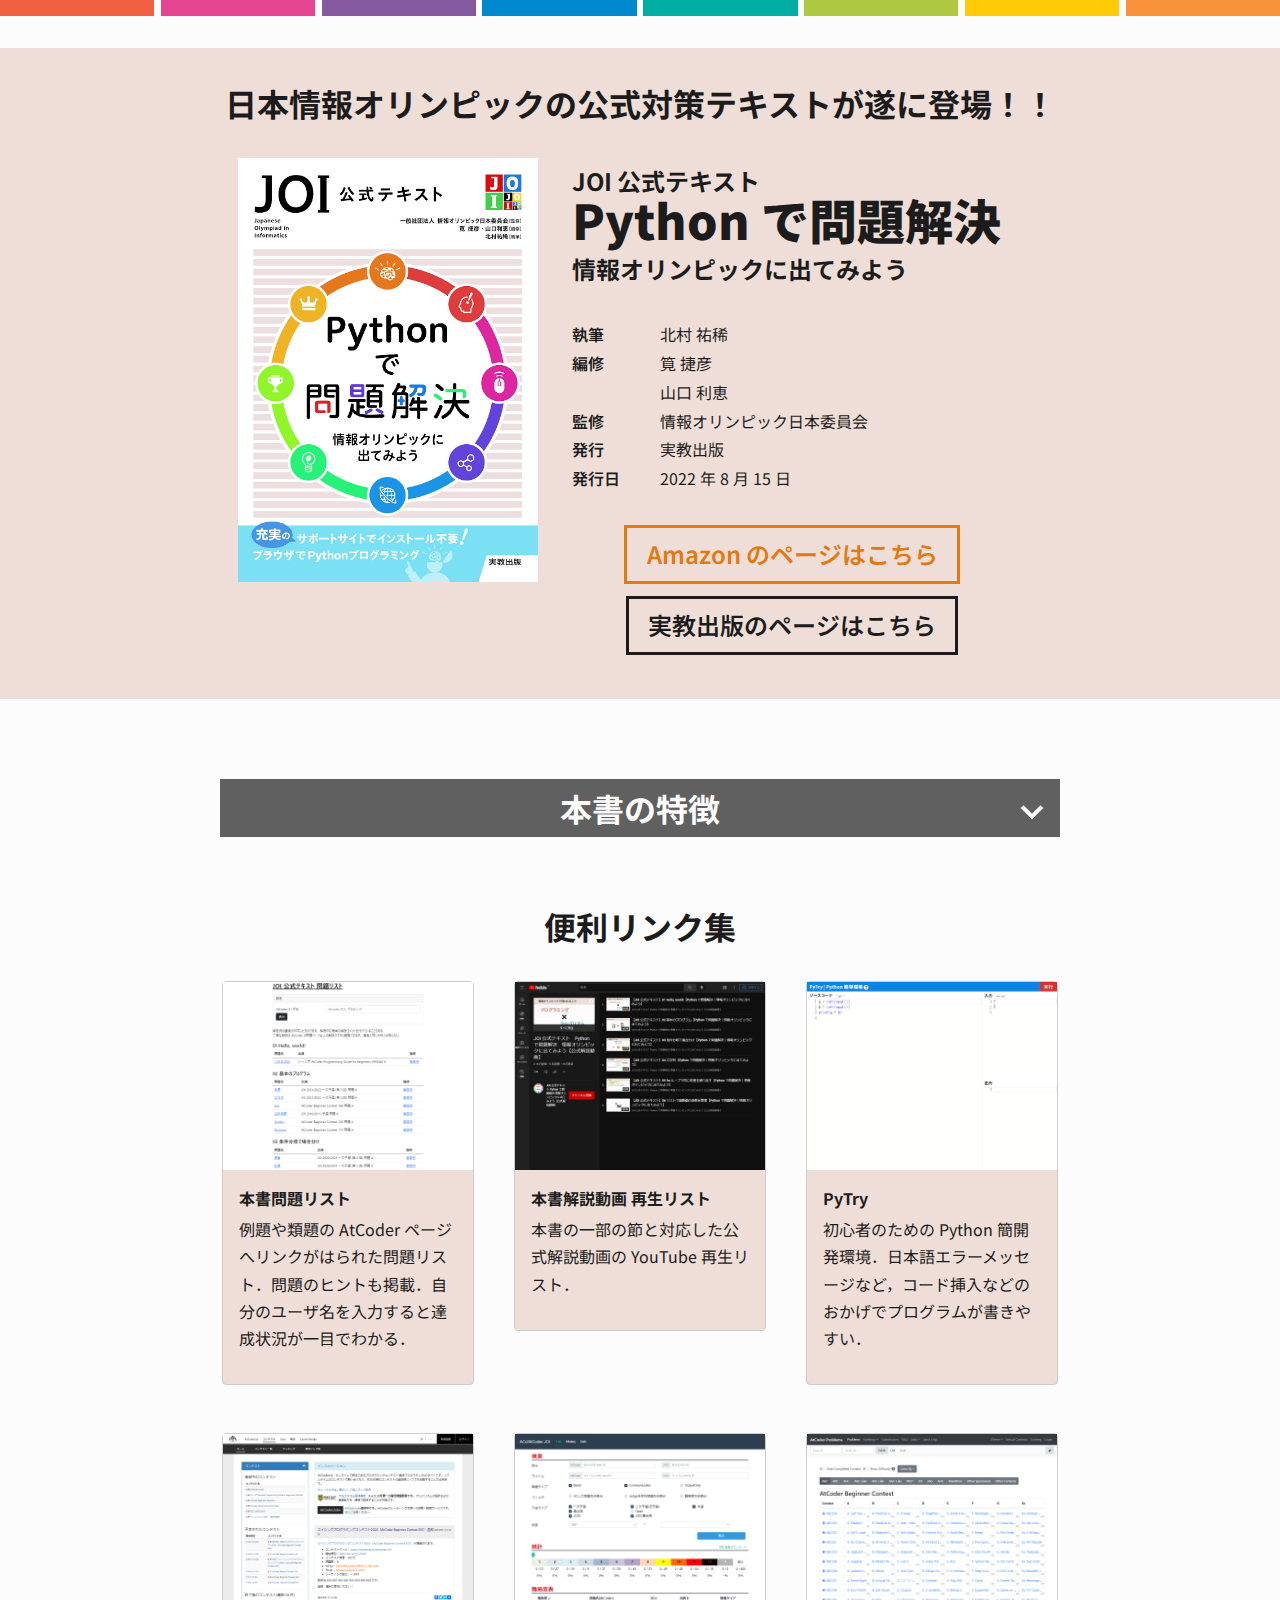
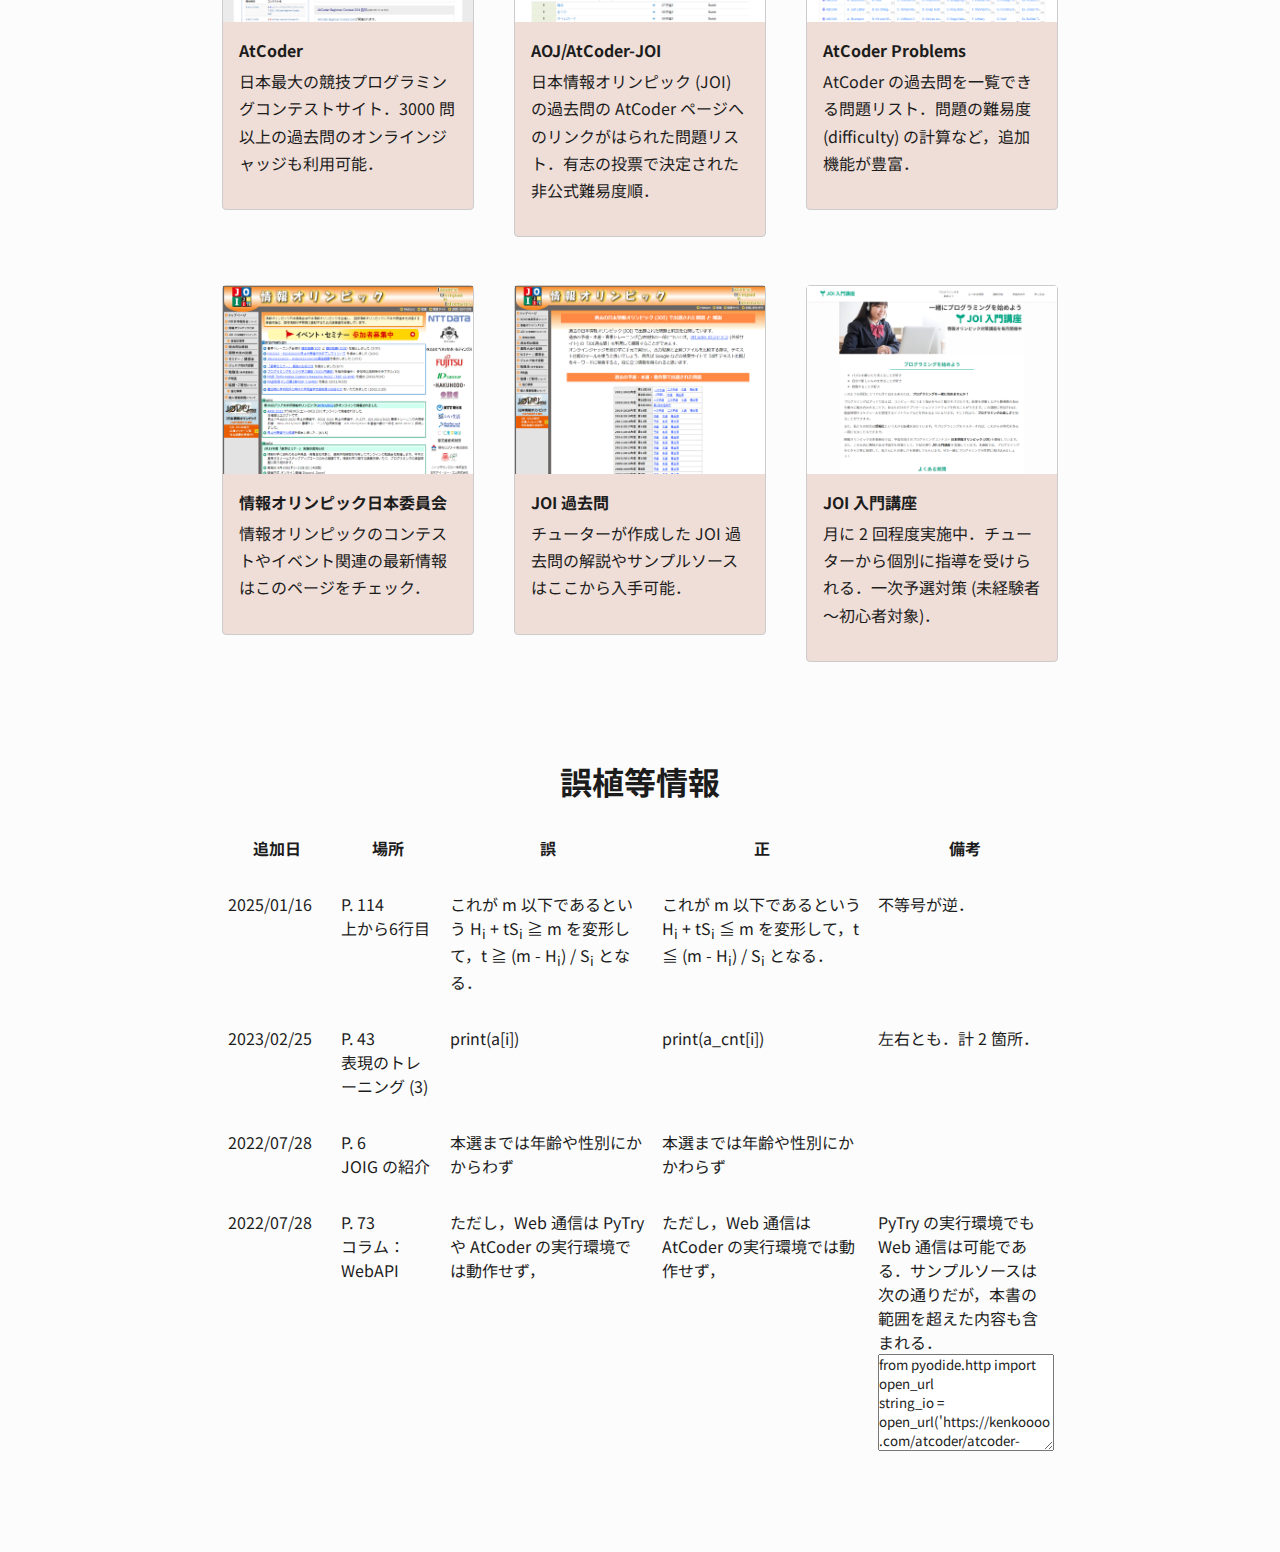
==== commit 77774fec: "Add misprint" ====
--- a/index.html
+++ b/index.html
@@ -332,6 +332,17 @@
       </thead>
       <tbody>
         <tr>
+          <td>2025/01/16</td>
+          <td>P. 114<br />上から6行目</td>
+          <td>
+            これが m 以下であるという H<sub>i</sub> + tS<sub>i</sub> ≧ m を変形して，t ≧ (m - H<sub>i</sub>) / S<sub>i</sub> となる．
+          </td>
+          <td>
+            これが m 以下であるという H<sub>i</sub> + tS<sub>i</sub> ≦ m を変形して，t ≦ (m - H<sub>i</sub>) / S<sub>i</sub> となる．
+          </td>
+          <td>不等号が逆．</td>
+        </tr>
+        <tr>
           <td>2023/02/25</td>
           <td>P. 43<br />表現のトレーニング (3)</td>
           <td>
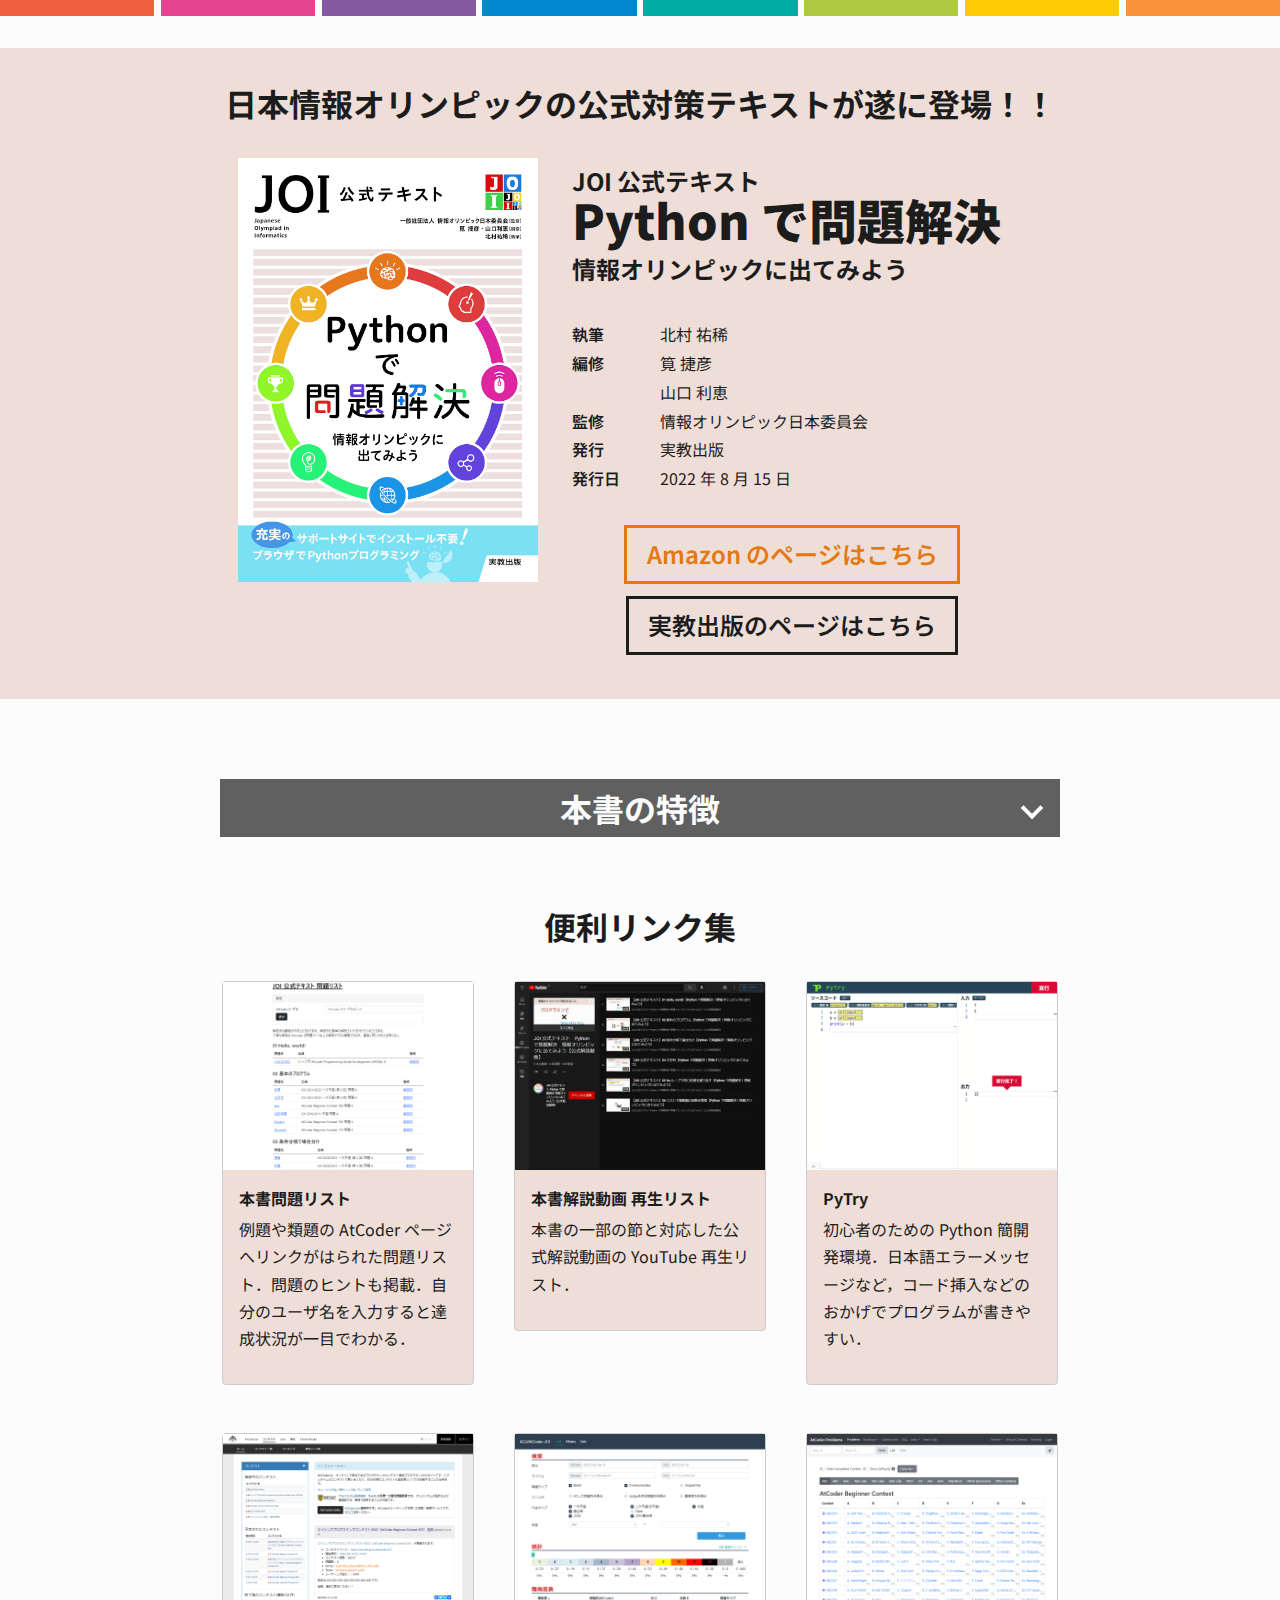
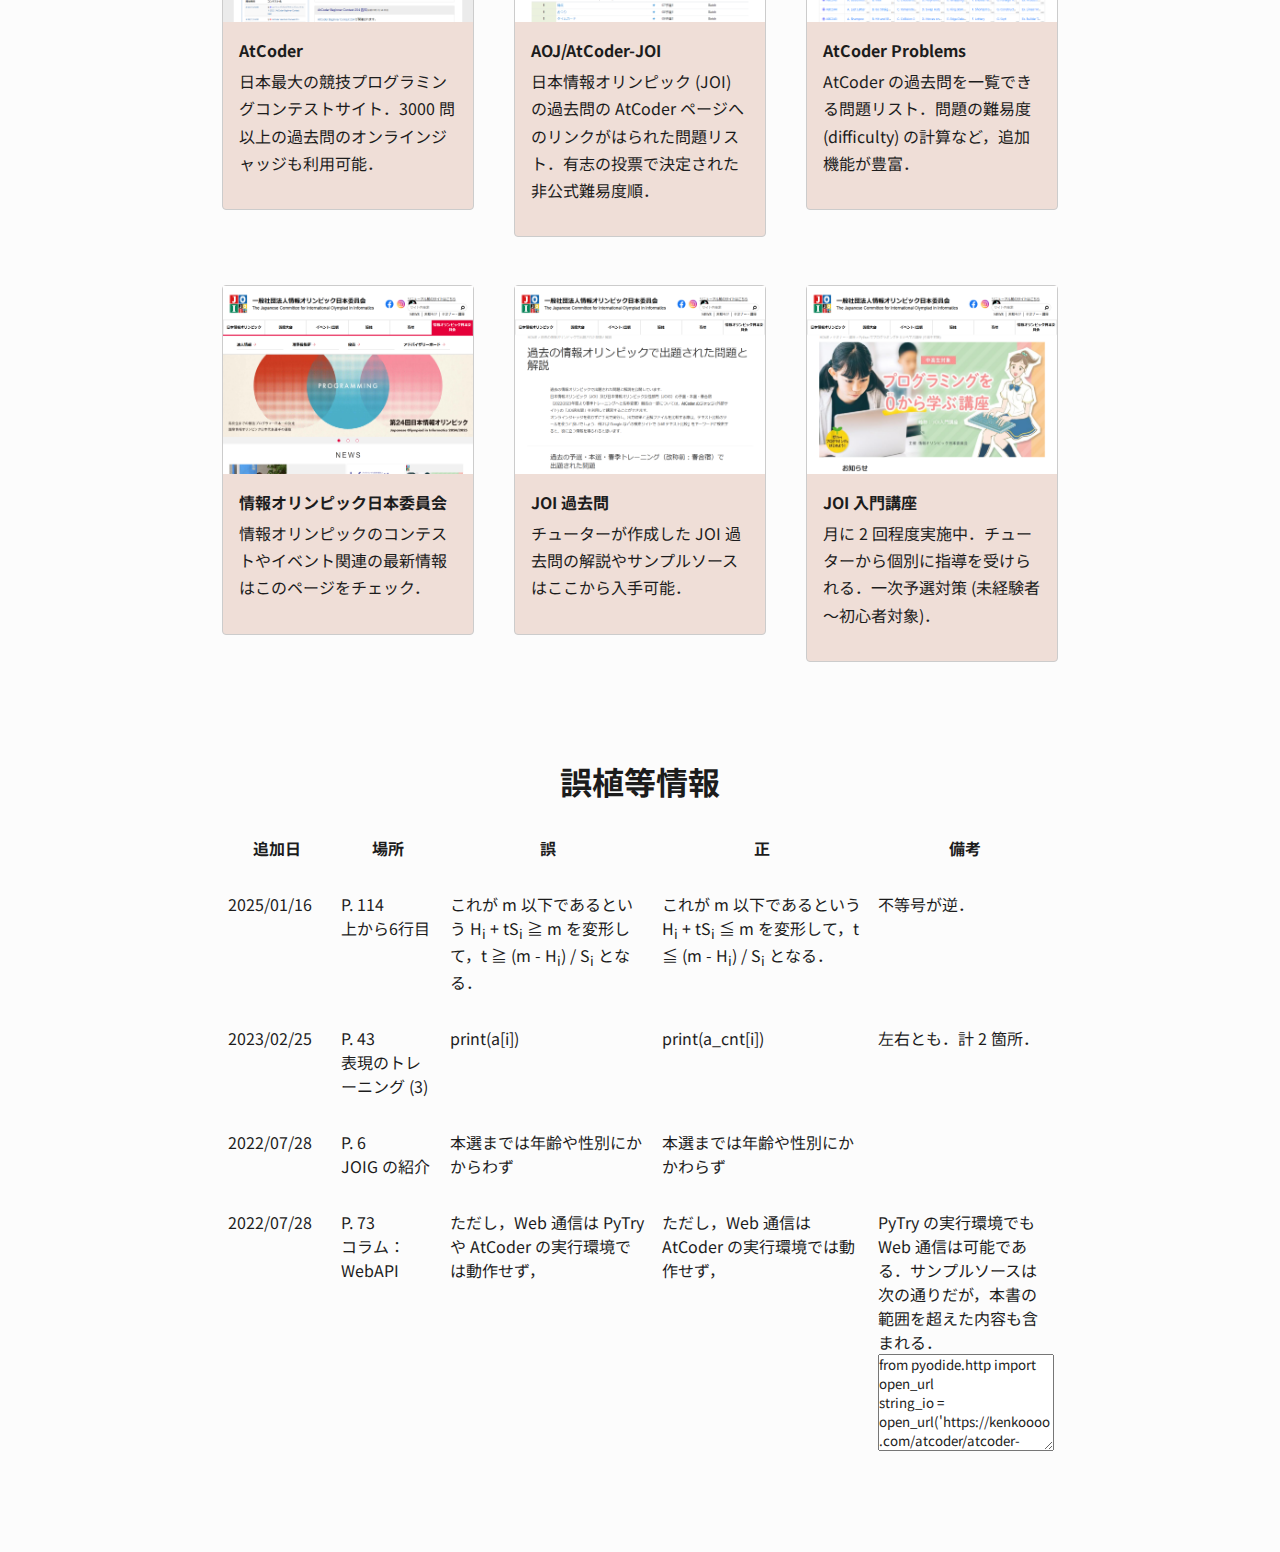
==== commit 6b4e3f5b: "Update images and links" ====
--- a/index.html
+++ b/index.html
@@ -294,7 +294,7 @@
         情報オリンピックのコンテストやイベント関連の最新情報はこのページをチェック．
       </div>
     </a>
-    <a href="https://www.ioi-jp.org/problem_archive.php" target="_blank" class="card">
+    <a href="https://www.ioi-jp.org/problem_archive" target="_blank" class="card">
       <div class="card-img">
         <img src="img/past_problems.png" alt="JOI 過去問のスクリーンショット">
       </div>
@@ -305,7 +305,7 @@
         チューターが作成した JOI 過去問の解説やサンプルソースはここから入手可能．
       </div>
     </a>
-    <a href="https://www.ioi-jp.org/intro/" target="_blank" class="card">
+    <a href="https://www.ioi-jp.org/seminar/intro" target="_blank" class="card">
       <div class="card-img">
         <img src="img/intro.png" alt="JOI 入門講座のスクリーンショット">
       </div>
